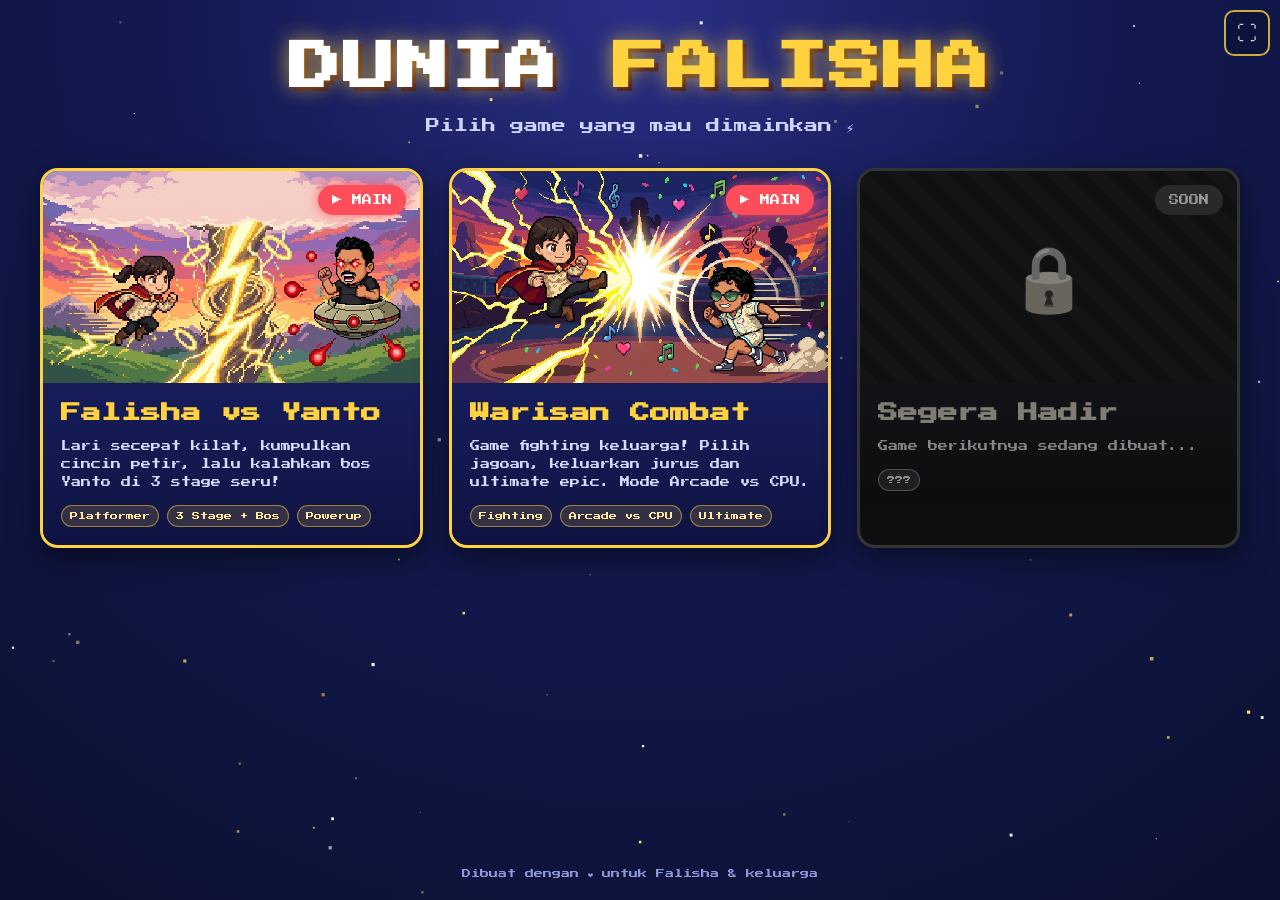
==== index.html @ f320bb5e "feat: initial commit - portal game Falisha Universe, Falisha vs Yanto, and Warisan Combat 5 fighters" ====
<!DOCTYPE html>
<html lang="id">
<head>
  <meta charset="UTF-8">
  <meta name="viewport" content="width=device-width, initial-scale=1, maximum-scale=1, viewport-fit=cover">
  <meta name="mobile-web-app-capable" content="yes">
  <meta name="theme-color" content="#0b1030">
  <title>Dunia Falisha – Portal Game Keluarga</title>
  <meta name="description" content="Portal kumpulan game buatan keluarga: Falisha vs Yanto dan Warisan Combat.">
  <link rel="preconnect" href="https://fonts.googleapis.com">
  <link href="https://fonts.googleapis.com/css2?family=Press+Start+2P&display=swap" rel="stylesheet">
  <link rel="stylesheet" href="portal/portal.css">
</head>
<body>
  <canvas id="stars" aria-hidden="true"></canvas>
  <header class="top">
    <h1 class="logo"><span>DUNIA</span> <b>FALISHA</b></h1>
    <p class="tag">Pilih game yang mau dimainkan ⚡</p>
    <button id="btn-full" class="sbtn" aria-label="Layar penuh">⛶</button>
  </header>
  <main id="grid" class="grid" aria-label="Daftar game"></main>
  <footer class="foot">Dibuat dengan ❤ untuk Falisha &amp; keluarga</footer>
  <script src="portal/portal.js"></script>
</body>
</html>
---- portal/portal.css ----
:root { --gold:#ffd23f; --red:#ff4d5a; --night:#0b1030; }
* { box-sizing:border-box; -webkit-tap-highlight-color:transparent; }
html, body { margin:0; min-height:100%; background: radial-gradient(circle at 50% 0%, #2a2f86 0%, #141a52 40%, var(--night) 100%) fixed; color:#fff; font-family:'Press Start 2P', monospace; }
body { overflow-x:hidden; min-height:100dvh; display:flex; flex-direction:column; align-items:center; padding:24px 20px 20px; }
#stars { position:fixed; inset:0; width:100%; height:100%; z-index:0; pointer-events:none; }
.top, .grid, .foot { position:relative; z-index:1; }
.top { text-align:center; margin-top:8px; }
.logo { margin:0; font-size:clamp(26px, 5vw, 52px); line-height:1.4; letter-spacing:2px; text-shadow: 0 0 20px rgba(255,210,63,.7), 4px 4px 0 #3a0d1a; }
.logo span { color:#fff; } .logo b { color:var(--gold); animation: glow 2.2s ease-in-out infinite; }
@keyframes glow { 50% { text-shadow: 0 0 28px #fff36b, 4px 4px 0 #3a0d1a; filter:brightness(1.25); } }
.tag { font-size:clamp(10px,1.4vw,14px); color:#cfd6ff; margin:14px 0 0; }
.sbtn { position:fixed; top:10px; right:10px; width:46px; height:46px; border-radius:10px; border:2px solid var(--gold); background:rgba(11,16,48,.6); color:#fff; font-size:20px; opacity:.8; cursor:pointer; }
.grid { display:grid; grid-template-columns:repeat(auto-fit, minmax(min(100%, 360px), 1fr)); gap:26px; width:min(1200px, 100%); margin:32px 0; flex:1; align-content:start; }
.card { position:relative; display:block; text-decoration:none; color:#fff; border-radius:18px; overflow:hidden; border:3px solid var(--gold); background:#10153f; box-shadow:0 10px 30px rgba(0,0,0,.5), 0 0 0 0 rgba(255,210,63,.0); transition: transform .25s cubic-bezier(.2,.8,.2,1), box-shadow .25s; animation: rise .7s both; }
.card:nth-child(2) { animation-delay:.12s } .card:nth-child(3) { animation-delay:.24s }
@keyframes rise { from { opacity:0; transform:translateY(30px) scale(.96); } }
.card:hover, .card:focus-visible { transform: translateY(-8px) scale(1.02); box-shadow:0 18px 40px rgba(0,0,0,.6), 0 0 36px rgba(255,210,63,.55); outline:none; }
.card:active { transform: scale(.98); }
.cover { aspect-ratio:16/9; width:100%; display:block; object-fit:cover; image-rendering:pixelated; transition: transform .6s; }
.card:hover .cover { transform: scale(1.06); }
.shine { position:absolute; inset:0 0 auto 0; aspect-ratio:16/9; background:linear-gradient(110deg, transparent 40%, rgba(255,255,255,.35) 50%, transparent 60%); transform:translateX(-100%); pointer-events:none; }
.card:hover .shine { transform:translateX(100%); transition: transform .8s; }
.info { padding:16px 18px 18px; background:linear-gradient(180deg,#171d5a,#0f1342); }
.info h2 { margin:0 0 10px; font-size:clamp(14px,2vw,20px); color:var(--gold); line-height:1.4; }
.info p { margin:0 0 14px; font-size:10px; line-height:1.8; color:#d7ddff; }
.chips { display:flex; flex-wrap:wrap; gap:8px; }
.chip { font-size:8px; padding:6px 8px; border-radius:20px; background:rgba(255,210,63,.15); border:1px solid rgba(255,210,63,.5); color:#ffe9a0; }
.play { position:absolute; right:14px; top:14px; padding:10px 14px; border-radius:30px; background:var(--red); font-size:10px; box-shadow:0 0 14px rgba(255,77,90,.8); }
.card.locked { filter:grayscale(.9) brightness(.6); border-color:#555; cursor:not-allowed; pointer-events:none; }
.card.locked .play { background:#444; box-shadow:none; }
.lockcover { aspect-ratio:16/9; display:flex; align-items:center; justify-content:center; font-size:64px; background:repeating-linear-gradient(45deg,#1a1f55,#1a1f55 14px,#141842 14px,#141842 28px); }
.foot { font-size:9px; color:#8e97d8; margin-top:8px; text-align:center; }
@media (prefers-reduced-motion: reduce) { .card, .logo b { animation:none; } }
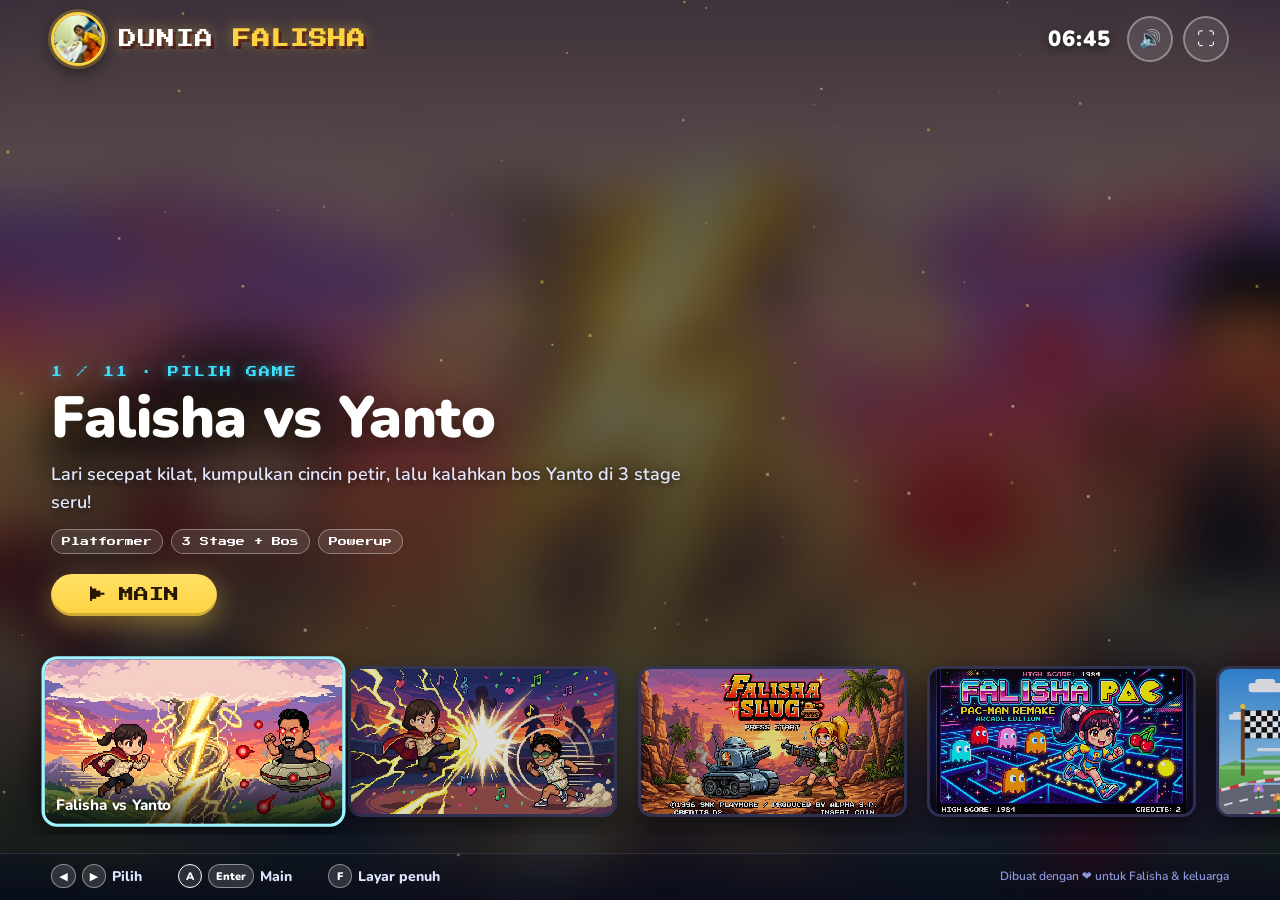
==== commit f0480b82: "feat(portal): revamp home pilih game ala konsol PS5 / Nintendo Switch Tampilan home baru: latar blur" ====
--- a/index.html
+++ b/index.html
@@ -4,22 +4,53 @@
   <meta charset="UTF-8">
   <meta name="viewport" content="width=device-width, initial-scale=1, maximum-scale=1, viewport-fit=cover">
   <meta name="mobile-web-app-capable" content="yes">
-  <meta name="theme-color" content="#0b1030">
+  <meta name="theme-color" content="#06091c">
   <title>Dunia Falisha – Portal Game Keluarga</title>
-  <meta name="description" content="Portal kumpulan game buatan keluarga: Falisha vs Yanto dan Warisan Combat.">
+  <meta name="description" content="Portal kumpulan game buatan keluarga Falisha: tampilan home ala konsol, pilih game lalu MAIN!">
   <link rel="preconnect" href="https://fonts.googleapis.com">
-  <link href="https://fonts.googleapis.com/css2?family=Press+Start+2P&display=swap" rel="stylesheet">
+  <link rel="preconnect" href="https://fonts.gstatic.com" crossorigin>
+  <link href="https://fonts.googleapis.com/css2?family=Press+Start+2P&family=Nunito:wght@600;800;900&display=swap" rel="stylesheet">
   <link rel="stylesheet" href="portal/portal.css">
 </head>
 <body>
+  <div class="bg" aria-hidden="true"><div class="bg-img" id="bg-a"></div><div class="bg-img" id="bg-b"></div><div class="bg-vignette"></div></div>
   <canvas id="stars" aria-hidden="true"></canvas>
-  <header class="top">
-    <h1 class="logo"><span>DUNIA</span> <b>FALISHA</b></h1>
-    <p class="tag">Pilih game yang mau dimainkan ⚡</p>
-    <button id="btn-full" class="sbtn" aria-label="Layar penuh">⛶</button>
+
+  <header class="topbar">
+    <div class="user">
+      <img class="avatar" src="assets/Photo/falisaa.jpeg" alt="Falisha">
+      <span class="logo">DUNIA <b>FALISHA</b></span>
+    </div>
+    <div class="status">
+      <span id="clock" class="clock" aria-label="Jam">--:--</span>
+      <button id="btn-snd" class="sbtn" aria-label="Suara" title="Suara (M)">🔊</button>
+      <button id="btn-full" class="sbtn" aria-label="Layar penuh" title="Layar penuh (F)">⛶</button>
+    </div>
   </header>
-  <main id="grid" class="grid" aria-label="Daftar game"></main>
-  <footer class="foot">Dibuat dengan ❤ untuk Falisha &amp; keluarga</footer>
+
+  <main class="home">
+    <section class="hero" id="hero" aria-live="polite">
+      <p class="kicker"><span id="hero-count">1 / 1</span> · PILIH GAME</p>
+      <h1 id="hero-title" class="hero-title">Dunia Falisha</h1>
+      <p id="hero-desc" class="hero-desc"></p>
+      <div id="hero-tags" class="chips"></div>
+      <a id="hero-play" class="playbtn" href="#"><span class="playicon">▶</span> MAIN</a>
+    </section>
+
+    <section class="rail-wrap">
+      <div id="rail" class="rail" role="listbox" aria-label="Daftar game" tabindex="0"></div>
+    </section>
+  </main>
+
+  <footer class="hints">
+    <span class="hint"><kbd>◀</kbd><kbd>▶</kbd> Pilih</span>
+    <span class="hint"><kbd class="btn-a">A</kbd><kbd>Enter</kbd> Main</span>
+    <span class="hint"><kbd>F</kbd> Layar penuh</span>
+    <span class="credit">Dibuat dengan ❤ untuk Falisha &amp; keluarga</span>
+  </footer>
+
+  <div id="flash" class="flash" aria-hidden="true"></div>
+  <script src="shared/audio.js"></script>
   <script src="portal/portal.js"></script>
 </body>
 </html>
--- a/portal/portal.css
+++ b/portal/portal.css
@@ -1,33 +1,119 @@
-:root { --gold:#ffd23f; --red:#ff4d5a; --night:#0b1030; }
+/* Portal Dunia Falisha – tampilan home ala konsol (PS5 / Nintendo Switch) */
+:root {
+  --gold:#ffd23f; --red:#ff4d5a; --night:#06091c;
+  --cyan:#3ee0ff; --cyan2:#9ff4ff;
+  --tile-w: clamp(150px, 21vw, 290px);
+  --tile-gap: clamp(12px, 1.6vw, 22px);
+  --pad: clamp(16px, 4vw, 56px);
+  --font-ui: 'Nunito', system-ui, -apple-system, 'Segoe UI', sans-serif;
+  --font-px: 'Press Start 2P', monospace;
+}
 * { box-sizing:border-box; -webkit-tap-highlight-color:transparent; }
-html, body { margin:0; min-height:100%; background: radial-gradient(circle at 50% 0%, #2a2f86 0%, #141a52 40%, var(--night) 100%) fixed; color:#fff; font-family:'Press Start 2P', monospace; }
-body { overflow-x:hidden; min-height:100dvh; display:flex; flex-direction:column; align-items:center; padding:24px 20px 20px; }
-#stars { position:fixed; inset:0; width:100%; height:100%; z-index:0; pointer-events:none; }
-.top, .grid, .foot { position:relative; z-index:1; }
-.top { text-align:center; margin-top:8px; }
-.logo { margin:0; font-size:clamp(26px, 5vw, 52px); line-height:1.4; letter-spacing:2px; text-shadow: 0 0 20px rgba(255,210,63,.7), 4px 4px 0 #3a0d1a; }
-.logo span { color:#fff; } .logo b { color:var(--gold); animation: glow 2.2s ease-in-out infinite; }
-@keyframes glow { 50% { text-shadow: 0 0 28px #fff36b, 4px 4px 0 #3a0d1a; filter:brightness(1.25); } }
-.tag { font-size:clamp(10px,1.4vw,14px); color:#cfd6ff; margin:14px 0 0; }
-.sbtn { position:fixed; top:10px; right:10px; width:46px; height:46px; border-radius:10px; border:2px solid var(--gold); background:rgba(11,16,48,.6); color:#fff; font-size:20px; opacity:.8; cursor:pointer; }
-.grid { display:grid; grid-template-columns:repeat(auto-fit, minmax(min(100%, 360px), 1fr)); gap:26px; width:min(1200px, 100%); margin:32px 0; flex:1; align-content:start; }
-.card { position:relative; display:block; text-decoration:none; color:#fff; border-radius:18px; overflow:hidden; border:3px solid var(--gold); background:#10153f; box-shadow:0 10px 30px rgba(0,0,0,.5), 0 0 0 0 rgba(255,210,63,.0); transition: transform .25s cubic-bezier(.2,.8,.2,1), box-shadow .25s; animation: rise .7s both; }
-.card:nth-child(2) { animation-delay:.12s } .card:nth-child(3) { animation-delay:.24s }
-@keyframes rise { from { opacity:0; transform:translateY(30px) scale(.96); } }
-.card:hover, .card:focus-visible { transform: translateY(-8px) scale(1.02); box-shadow:0 18px 40px rgba(0,0,0,.6), 0 0 36px rgba(255,210,63,.55); outline:none; }
-.card:active { transform: scale(.98); }
-.cover { aspect-ratio:16/9; width:100%; display:block; object-fit:cover; image-rendering:pixelated; transition: transform .6s; }
-.card:hover .cover { transform: scale(1.06); }
-.shine { position:absolute; inset:0 0 auto 0; aspect-ratio:16/9; background:linear-gradient(110deg, transparent 40%, rgba(255,255,255,.35) 50%, transparent 60%); transform:translateX(-100%); pointer-events:none; }
-.card:hover .shine { transform:translateX(100%); transition: transform .8s; }
-.info { padding:16px 18px 18px; background:linear-gradient(180deg,#171d5a,#0f1342); }
-.info h2 { margin:0 0 10px; font-size:clamp(14px,2vw,20px); color:var(--gold); line-height:1.4; }
-.info p { margin:0 0 14px; font-size:10px; line-height:1.8; color:#d7ddff; }
-.chips { display:flex; flex-wrap:wrap; gap:8px; }
-.chip { font-size:8px; padding:6px 8px; border-radius:20px; background:rgba(255,210,63,.15); border:1px solid rgba(255,210,63,.5); color:#ffe9a0; }
-.play { position:absolute; right:14px; top:14px; padding:10px 14px; border-radius:30px; background:var(--red); font-size:10px; box-shadow:0 0 14px rgba(255,77,90,.8); }
-.card.locked { filter:grayscale(.9) brightness(.6); border-color:#555; cursor:not-allowed; pointer-events:none; }
-.card.locked .play { background:#444; box-shadow:none; }
-.lockcover { aspect-ratio:16/9; display:flex; align-items:center; justify-content:center; font-size:64px; background:repeating-linear-gradient(45deg,#1a1f55,#1a1f55 14px,#141842 14px,#141842 28px); }
-.foot { font-size:9px; color:#8e97d8; margin-top:8px; text-align:center; }
-@media (prefers-reduced-motion: reduce) { .card, .logo b { animation:none; } }
+html, body { margin:0; height:100%; background:var(--night); color:#fff; font-family:var(--font-ui); }
+body { min-height:100dvh; height:100dvh; display:grid; grid-template-rows:auto 1fr auto; overflow:hidden; }
+
+/* latar: sampul game terpilih di-blur, crossfade 2 lapis */
+.bg { position:fixed; inset:0; z-index:0; overflow:hidden; background:radial-gradient(circle at 50% 0%, #1f2a7a 0%, #0f1448 45%, var(--night) 100%); }
+.bg-img { position:absolute; inset:-6%; background-size:cover; background-position:center; filter:blur(26px) saturate(1.35) brightness(.5); opacity:0; transform:scale(1.08); transition:opacity .7s ease; }
+.bg-img.show { opacity:1; }
+.bg-vignette { position:absolute; inset:0; background:linear-gradient(180deg, rgba(6,9,28,.55) 0%, rgba(6,9,28,.15) 35%, rgba(6,9,28,.75) 100%); }
+#stars { position:fixed; inset:0; width:100%; height:100%; z-index:1; pointer-events:none; opacity:.55; }
+.topbar, .home, .hints { position:relative; z-index:2; }
+
+/* bar atas ala Switch: pengguna kiri, status kanan */
+.topbar { display:flex; align-items:center; justify-content:space-between; padding:calc(12px + env(safe-area-inset-top)) var(--pad) 8px; }
+.user { display:flex; align-items:center; gap:14px; }
+.avatar { width:clamp(36px, 4.5vw, 54px); height:clamp(36px, 4.5vw, 54px); border-radius:50%; object-fit:cover; border:3px solid var(--gold); box-shadow:0 0 0 3px rgba(255,210,63,.25), 0 6px 16px rgba(0,0,0,.5); background:#222; }
+.logo { font-family:var(--font-px); font-size:clamp(11px, 1.7vw, 18px); letter-spacing:1px; text-shadow:0 0 14px rgba(255,210,63,.5), 3px 3px 0 #3a0d1a; }
+.logo b { color:var(--gold); animation:glow 2.4s ease-in-out infinite; }
+@keyframes glow { 50% { text-shadow:0 0 22px #fff36b, 3px 3px 0 #3a0d1a; filter:brightness(1.2); } }
+.status { display:flex; align-items:center; gap:10px; }
+.clock { font-weight:900; font-size:clamp(14px, 1.9vw, 22px); letter-spacing:1px; margin-right:6px; font-variant-numeric:tabular-nums; text-shadow:0 2px 8px rgba(0,0,0,.6); }
+.sbtn { width:clamp(38px, 4.2vw, 46px); height:clamp(38px, 4.2vw, 46px); border-radius:50%; border:2px solid rgba(255,255,255,.35); background:rgba(255,255,255,.1); color:#fff; font-size:18px; cursor:pointer; backdrop-filter:blur(6px); transition:background .2s, transform .2s, border-color .2s; }
+.sbtn:hover, .sbtn:focus-visible { background:rgba(255,255,255,.22); border-color:var(--cyan); transform:scale(1.08); outline:none; }
+.sbtn.off { opacity:.55; }
+
+/* area utama */
+.home { display:grid; grid-template-rows:1fr auto; min-height:0; overflow-y:auto; overflow-x:hidden; scrollbar-width:none; }
+.home::-webkit-scrollbar { display:none; }
+
+/* hero ala PS5: judul besar game terpilih + tombol MAIN */
+.hero { padding:clamp(6px, 2vh, 28px) var(--pad) 0; align-self:end; max-width:min(760px, 100%); min-height:0; }
+.kicker { margin:0 0 10px; font-family:var(--font-px); font-size:clamp(8px, 1vw, 11px); color:var(--cyan); letter-spacing:2px; text-shadow:0 0 10px rgba(62,224,255,.6); }
+.hero-title { margin:0; font-weight:900; font-size:clamp(26px, 4.6vw, 58px); line-height:1.05; letter-spacing:-.5px; text-shadow:0 4px 24px rgba(0,0,0,.7), 0 0 30px rgba(255,210,63,.18); }
+.hero-desc { margin:12px 0 0; font-weight:600; font-size:clamp(12px, 1.5vw, 18px); line-height:1.55; color:#e3e8ff; text-shadow:0 2px 10px rgba(0,0,0,.7); max-width:62ch; display:-webkit-box; -webkit-line-clamp:3; -webkit-box-orient:vertical; overflow:hidden; }
+.chips { display:flex; flex-wrap:wrap; gap:8px; margin-top:12px; }
+.chip { font-family:var(--font-px); font-size:clamp(7px, .8vw, 9px); padding:7px 10px; border-radius:20px; background:rgba(255,255,255,.1); border:1px solid rgba(255,255,255,.35); color:#fff; backdrop-filter:blur(4px); }
+.playbtn { display:inline-flex; align-items:center; gap:12px; margin-top:clamp(12px, 2.2vh, 24px); padding:clamp(10px, 1.4vh, 16px) clamp(22px, 3vw, 40px); border-radius:40px; background:linear-gradient(180deg, #ffe066, var(--gold)); color:#2a1700; text-decoration:none; font-family:var(--font-px); font-size:clamp(11px, 1.3vw, 15px); box-shadow:0 8px 24px rgba(255,210,63,.35), inset 0 -3px 0 rgba(0,0,0,.18); transition:transform .2s, box-shadow .2s; }
+.playbtn:hover, .playbtn:focus-visible { transform:translateY(-2px) scale(1.04); box-shadow:0 12px 32px rgba(255,210,63,.55), 0 0 0 4px rgba(255,255,255,.25); outline:none; }
+.playbtn:active { transform:scale(.97); }
+.playicon { font-size:1.1em; }
+.hero.locked .playbtn { background:#555; color:#ccc; box-shadow:none; pointer-events:none; }
+.hero .anim { animation:slidein .35s cubic-bezier(.2,.8,.2,1) both; }
+@keyframes slidein { from { opacity:0; transform:translateX(-16px); } }
+
+/* rel ubin game ala Switch/PS5: baris mendatar, ubin terpilih membesar */
+.rail-wrap { padding:clamp(18px, 4vh, 40px) 0 clamp(10px, 2vh, 22px); overflow:hidden; }
+.rail { display:flex; gap:var(--tile-gap); padding:14px calc(var(--pad) + 8px) 18px; overflow-x:auto; overflow-y:hidden; scroll-behavior:smooth; scroll-snap-type:x proximity; scroll-padding:0 var(--pad); scrollbar-width:none; outline:none; }
+.rail::-webkit-scrollbar { display:none; }
+.tile { position:relative; flex:0 0 var(--tile-w); aspect-ratio:16/9; border-radius:14px; overflow:hidden; background:#10153f; border:3px solid rgba(255,255,255,.14); box-shadow:0 10px 24px rgba(0,0,0,.5); scroll-snap-align:start; text-decoration:none; color:#fff; cursor:pointer; transform:scale(1); transition:transform .28s cubic-bezier(.2,.8,.2,1), border-color .28s, box-shadow .28s, opacity .28s; animation:rise .6s both; opacity:.85; }
+.tile:nth-child(2) { animation-delay:.05s } .tile:nth-child(3) { animation-delay:.1s } .tile:nth-child(4) { animation-delay:.15s } .tile:nth-child(5) { animation-delay:.2s } .tile:nth-child(n+6) { animation-delay:.25s }
+@keyframes rise { from { opacity:0; transform:translateY(24px); } }
+.tile img { width:100%; height:100%; display:block; object-fit:cover; image-rendering:pixelated; transition:transform .6s; }
+.tile .label { position:absolute; left:0; right:0; bottom:0; padding:22px 10px 8px; font-weight:800; font-size:clamp(10px, 1.05vw, 14px); line-height:1.2; background:linear-gradient(180deg, transparent, rgba(0,0,0,.75)); text-shadow:0 1px 4px #000; opacity:0; transform:translateY(6px); transition:opacity .25s, transform .25s; }
+.tile:hover .label, .tile.sel .label { opacity:1; transform:none; }
+.tile.sel { opacity:1; transform:scale(1.13); z-index:3; border-color:var(--cyan2); animation:pulse 1.6s ease-in-out infinite; }
+.tile.sel img { transform:scale(1.04); }
+@keyframes pulse {
+  0%, 100% { box-shadow:0 0 0 3px rgba(62,224,255,.55), 0 0 22px 4px rgba(62,224,255,.5), 0 16px 34px rgba(0,0,0,.6); }
+  50% { box-shadow:0 0 0 3px rgba(159,244,255,.95), 0 0 34px 10px rgba(62,224,255,.85), 0 16px 34px rgba(0,0,0,.6); }
+}
+.tile:hover:not(.sel) { opacity:1; transform:scale(1.05); border-color:rgba(255,255,255,.45); }
+.tile.locked { cursor:not-allowed; }
+.tile.locked .lockcover { width:100%; height:100%; display:flex; align-items:center; justify-content:center; font-size:clamp(34px, 4vw, 56px); background:repeating-linear-gradient(45deg,#1a1f55,#1a1f55 14px,#141842 14px,#141842 28px); filter:grayscale(.6) brightness(.8); }
+.tile.locked.sel { border-color:#aab; animation:none; box-shadow:0 0 0 3px rgba(255,255,255,.35), 0 16px 34px rgba(0,0,0,.6); }
+
+/* bar petunjuk tombol ala Switch */
+.hints { display:flex; align-items:center; gap:clamp(14px, 3vw, 36px); padding:10px var(--pad) calc(12px + env(safe-area-inset-bottom)); border-top:1px solid rgba(255,255,255,.14); background:linear-gradient(180deg, rgba(6,9,28,.2), rgba(6,9,28,.7)); font-weight:800; font-size:clamp(11px, 1.2vw, 14px); color:#dfe4ff; }
+.hint { display:inline-flex; align-items:center; gap:6px; white-space:nowrap; }
+kbd { display:inline-flex; align-items:center; justify-content:center; min-width:24px; height:24px; padding:0 7px; border-radius:12px; background:rgba(255,255,255,.14); border:1.5px solid rgba(255,255,255,.45); font-family:var(--font-ui); font-weight:900; font-size:11px; color:#fff; }
+kbd.btn-a { width:24px; padding:0; border-radius:50%; background:#2b2f3a; border-color:#fff; }
+.credit { margin-left:auto; font-weight:600; font-size:clamp(9px, 1vw, 12px); color:#8e97d8; white-space:nowrap; }
+
+/* transisi peluncuran: ubin membesar lalu layar memutih */
+.flash { position:fixed; inset:0; z-index:9; background:#fff; opacity:0; pointer-events:none; transition:opacity .45s ease; }
+body.launching .flash { opacity:1; }
+body.launching .tile.sel { transform:scale(1.35); transition-duration:.5s; animation:none; }
+body.launching .hero { opacity:0; transition:opacity .3s; }
+
+/* potret / layar sempit: hero di tengah, ubin lebih kecil */
+@media (max-aspect-ratio: 1/1) {
+  :root { --tile-w: clamp(150px, 42vw, 240px); }
+  .hero { text-align:center; max-width:100%; }
+  .hero-desc { margin-inline:auto; -webkit-line-clamp:4; }
+  .chips { justify-content:center; }
+  .credit { display:none; }
+  .hints { justify-content:center; }
+}
+@media (max-width: 480px) {
+  .logo { display:none; }
+  .hint:nth-child(3) { display:none; }
+}
+@media (max-height: 520px) and (min-aspect-ratio: 1/1) {
+  :root { --tile-w: clamp(120px, 16vw, 190px); }
+  .topbar { padding-top:calc(6px + env(safe-area-inset-top)); padding-bottom:0; }
+  .avatar { width:32px; height:32px; border-width:2px; }
+  .kicker { margin-bottom:4px; }
+  .hero { padding-top:4px; }
+  .hero-title { font-size:clamp(20px, 4vw, 30px); }
+  .hero-desc { margin-top:4px; font-size:12px; -webkit-line-clamp:1; }
+  .chips { margin-top:6px; } .chip { padding:5px 8px; }
+  .playbtn { margin-top:8px; padding:8px 20px; font-size:11px; }
+  .rail-wrap { padding:8px 0 4px; } .rail { padding:10px calc(var(--pad) + 8px) 12px; }
+  .hints { padding-top:6px; padding-bottom:calc(6px + env(safe-area-inset-bottom)); }
+}
+@media (prefers-reduced-motion: reduce) {
+  .tile, .logo b, .tile.sel, .hero .anim { animation:none; }
+  .rail { scroll-behavior:auto; }
+  .bg-img, .flash, .tile { transition:none; }
+}
